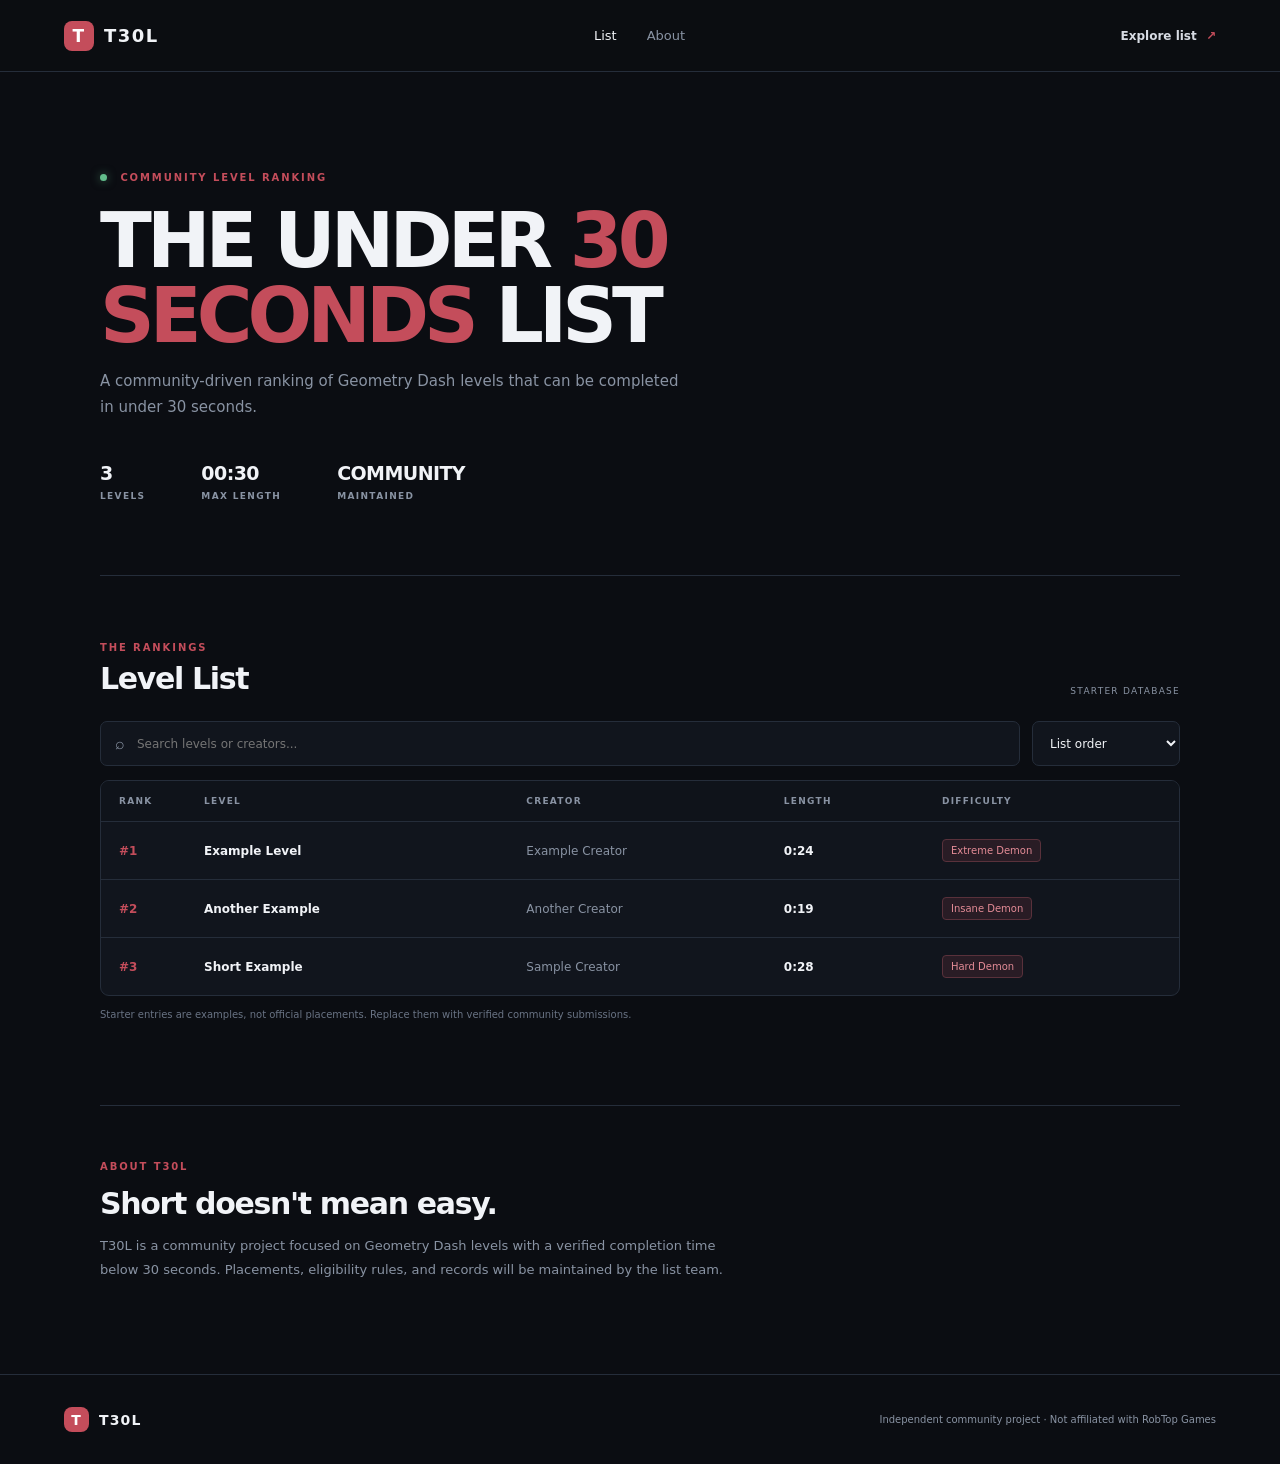
==== index.html @ d39caf5d "Add files via upload" ====
<!doctype html>
<html lang="en">
<head>
  <meta charset="utf-8">
  <meta name="viewport" content="width=device-width, initial-scale=1">
  <meta name="description" content="T30L — a community list of Geometry Dash levels under 30 seconds long.">
  <title>T30L — The Under 30 Seconds List</title>
  <link rel="stylesheet" href="styles.css">
  <script src="levels.js" defer></script>
  <script src="script.js" defer></script>
</head>
<body>
  <header class="site-header">
    <a class="brand" href="index.html"><span class="brand-mark">T</span><span>T30L</span></a>
    <nav><a class="active" href="index.html">List</a><a href="#about">About</a></nav>
    <a class="header-link" href="#list">Explore list <span>↗</span></a>
  </header>

  <main>
    <section class="hero">
      <div class="eyebrow"><span class="status-dot"></span> COMMUNITY LEVEL RANKING</div>
      <h1>THE UNDER <span>30 SECONDS</span> LIST</h1>
      <p class="hero-copy">A community-driven ranking of Geometry Dash levels that can be completed in under 30 seconds.</p>
      <div class="hero-stats">
        <div><strong id="level-count">0</strong><span>LEVELS</span></div>
        <div><strong>00:30</strong><span>MAX LENGTH</span></div>
        <div><strong>COMMUNITY</strong><span>MAINTAINED</span></div>
      </div>
    </section>

    <section class="list-section" id="list">
      <div class="section-heading">
        <div><div class="eyebrow">THE RANKINGS</div><h2>Level List</h2></div>
        <span class="updated">STARTER DATABASE</span>
      </div>
      <div class="toolbar">
        <label class="search-wrap"><span>⌕</span><input id="search" type="search" placeholder="Search levels or creators..." autocomplete="off"></label>
        <select id="sort" aria-label="Sort levels">
          <option value="rank">List order</option>
          <option value="name">Name (A–Z)</option>
          <option value="length">Shortest first</option>
        </select>
      </div>
      <div class="table-wrap">
        <table>
          <thead><tr><th>RANK</th><th>LEVEL</th><th>CREATOR</th><th>LENGTH</th><th>DIFFICULTY</th></tr></thead>
          <tbody id="level-table"></tbody>
        </table>
        <div class="empty-state" id="empty-state" hidden>No levels match your search.</div>
      </div>
      <p class="disclaimer">Starter entries are examples, not official placements. Replace them with verified community submissions.</p>
    </section>

    <section class="about-section" id="about">
      <div class="eyebrow">ABOUT T30L</div>
      <h2>Short doesn't mean easy.</h2>
      <p>T30L is a community project focused on Geometry Dash levels with a verified completion time below 30 seconds. Placements, eligibility rules, and records will be maintained by the list team.</p>
    </section>
  </main>
  <footer><a class="brand footer-brand" href="index.html"><span class="brand-mark">T</span><span>T30L</span></a><span>Independent community project · Not affiliated with RobTop Games</span></footer>
</body>
</html>
---- styles.css ----
:root {
  color-scheme: dark;
  --bg: #0b0d12;
  --panel: #11151d;
  --panel-2: #151b25;
  --line: #252d3a;
  --text: #f1f3f7;
  --muted: #8993a3;
  --accent: #c44d5b;
  --accent-soft: rgba(196, 77, 91, .13);
}
* { box-sizing: border-box; }
html { scroll-behavior: smooth; }
body { margin: 0; background: var(--bg); color: var(--text); font-family: Inter, ui-sans-serif, system-ui, -apple-system, BlinkMacSystemFont, "Segoe UI", sans-serif; }
a { color: inherit; text-decoration: none; }
.site-header { height: 72px; padding: 0 max(5vw, 22px); display: flex; align-items: center; justify-content: space-between; border-bottom: 1px solid var(--line); background: rgba(11,13,18,.94); }
.brand { display: inline-flex; align-items: center; gap: 10px; font-size: 18px; font-weight: 800; letter-spacing: .08em; }
.brand-mark { display: grid; place-items: center; width: 30px; height: 30px; border-radius: 8px; background: var(--accent); color: white; font-size: 17px; }
nav { display: flex; gap: 30px; color: var(--muted); font-size: 13px; }
nav a.active, nav a:hover { color: var(--text); }
.header-link { color: #d7dbe3; font-size: 12px; font-weight: 700; }
.header-link span { color: var(--accent); margin-left: 5px; }
main { width: min(1080px, 90vw); margin: 0 auto; }
.hero { padding: 100px 0 74px; border-bottom: 1px solid var(--line); }
.eyebrow { color: var(--accent); font-size: 10px; font-weight: 800; letter-spacing: .19em; }
.status-dot { display: inline-block; width: 7px; height: 7px; margin-right: 8px; border-radius: 50%; background: #62bd8b; box-shadow: 0 0 10px #62bd8b88; }
h1 { max-width: 800px; margin: 20px 0 16px; font-size: clamp(38px, 7vw, 76px); line-height: .99; letter-spacing: -.065em; }
h1 span { color: var(--accent); }
.hero-copy { max-width: 590px; color: var(--muted); font-size: 15px; line-height: 1.7; }
.hero-stats { display: flex; gap: 56px; margin-top: 42px; }
.hero-stats div, .detail-stats div { display: flex; flex-direction: column; gap: 7px; }
.hero-stats strong { font-size: 19px; letter-spacing: -.03em; }
.hero-stats span, .detail-stats span { color: var(--muted); font-size: 9px; font-weight: 800; letter-spacing: .15em; }
.list-section { padding: 66px 0 75px; }
.section-heading { display: flex; align-items: end; justify-content: space-between; margin-bottom: 25px; }
h2 { margin: 8px 0 0; font-size: 30px; letter-spacing: -.045em; }
.updated { color: var(--muted); font-size: 9px; letter-spacing: .14em; }
.toolbar { display: flex; gap: 12px; margin-bottom: 14px; }
.search-wrap { display: flex; align-items: center; flex: 1; gap: 10px; padding: 0 14px; background: var(--panel); border: 1px solid var(--line); border-radius: 7px; color: var(--muted); }
.search-wrap input { width: 100%; height: 43px; border: 0; outline: 0; background: transparent; color: var(--text); font: inherit; font-size: 12px; }
select { padding: 0 35px 0 13px; border: 1px solid var(--line); border-radius: 7px; background: var(--panel); color: var(--text); font: inherit; font-size: 12px; }
.table-wrap { overflow-x: auto; border: 1px solid var(--line); border-radius: 9px; background: var(--panel); }
table { width: 100%; border-collapse: collapse; min-width: 650px; text-align: left; }
th { padding: 15px 18px; color: var(--muted); font-size: 9px; letter-spacing: .14em; font-weight: 800; background: #0f131a; }
td { padding: 17px 18px; border-top: 1px solid var(--line); font-size: 12px; }
tbody tr:hover { background: var(--panel-2); }
.rank-cell { color: var(--accent); font-weight: 800; width: 85px; }
.level-name { font-weight: 750; }
.row-arrow { margin-left: 9px; color: var(--muted); opacity: 0; }
tr:hover .row-arrow { opacity: 1; }
.muted { color: var(--muted); }
.time-cell { font-variant-numeric: tabular-nums; font-weight: 700; }
.difficulty { display: inline-block; padding: 5px 8px; border: 1px solid #59313b; border-radius: 4px; color: #e38b96; background: var(--accent-soft); font-size: 10px; }
.empty-state { padding: 35px; color: var(--muted); text-align: center; font-size: 13px; }
.disclaimer { margin-top: 13px; color: #697384; font-size: 10px; }
.about-section { padding: 55px 0 80px; border-top: 1px solid var(--line); }
.about-section h2 { margin-top: 14px; }
.about-section p { max-width: 650px; color: var(--muted); font-size: 13px; line-height: 1.8; }
footer { min-height: 90px; padding: 20px 5vw; display: flex; align-items: center; justify-content: space-between; gap: 20px; border-top: 1px solid var(--line); color: var(--muted); font-size: 10px; }
.footer-brand { color: var(--text); font-size: 14px; }
.footer-brand .brand-mark { width: 25px; height: 25px; font-size: 14px; }
.detail-main { min-height: calc(100vh - 163px); padding-top: 55px; }
.back-link { color: var(--muted); font-size: 10px; font-weight: 800; letter-spacing: .13em; }
.detail-card { margin: 28px 0 80px; padding: clamp(24px, 5vw, 52px); border: 1px solid var(--line); border-radius: 12px; background: var(--panel); }
.detail-card h1 { font-size: clamp(36px, 6vw, 62px); }
.detail-stats { display: grid; grid-template-columns: repeat(4, 1fr); gap: 20px; margin: 35px 0; padding: 24px 0; border-top: 1px solid var(--line); border-bottom: 1px solid var(--line); }
.detail-stats strong { font-size: 15px; }
.detail-block { padding-top: 18px; }
.detail-block p { color: var(--muted); font-size: 13px; line-height: 1.8; }
@media (max-width: 650px) {
  .site-header { height: 62px; }
  nav { gap: 14px; }
  .header-link { display: none; }
  .hero { padding: 72px 0 55px; }
  .hero-stats { gap: 25px; flex-wrap: wrap; }
  .section-heading { align-items: start; gap: 15px; flex-direction: column; }
  .toolbar { flex-direction: column; }
  select { height: 43px; }
  .detail-stats { grid-template-columns: repeat(2, 1fr); }
  footer { align-items: flex-start; flex-direction: column; justify-content: center; }
}
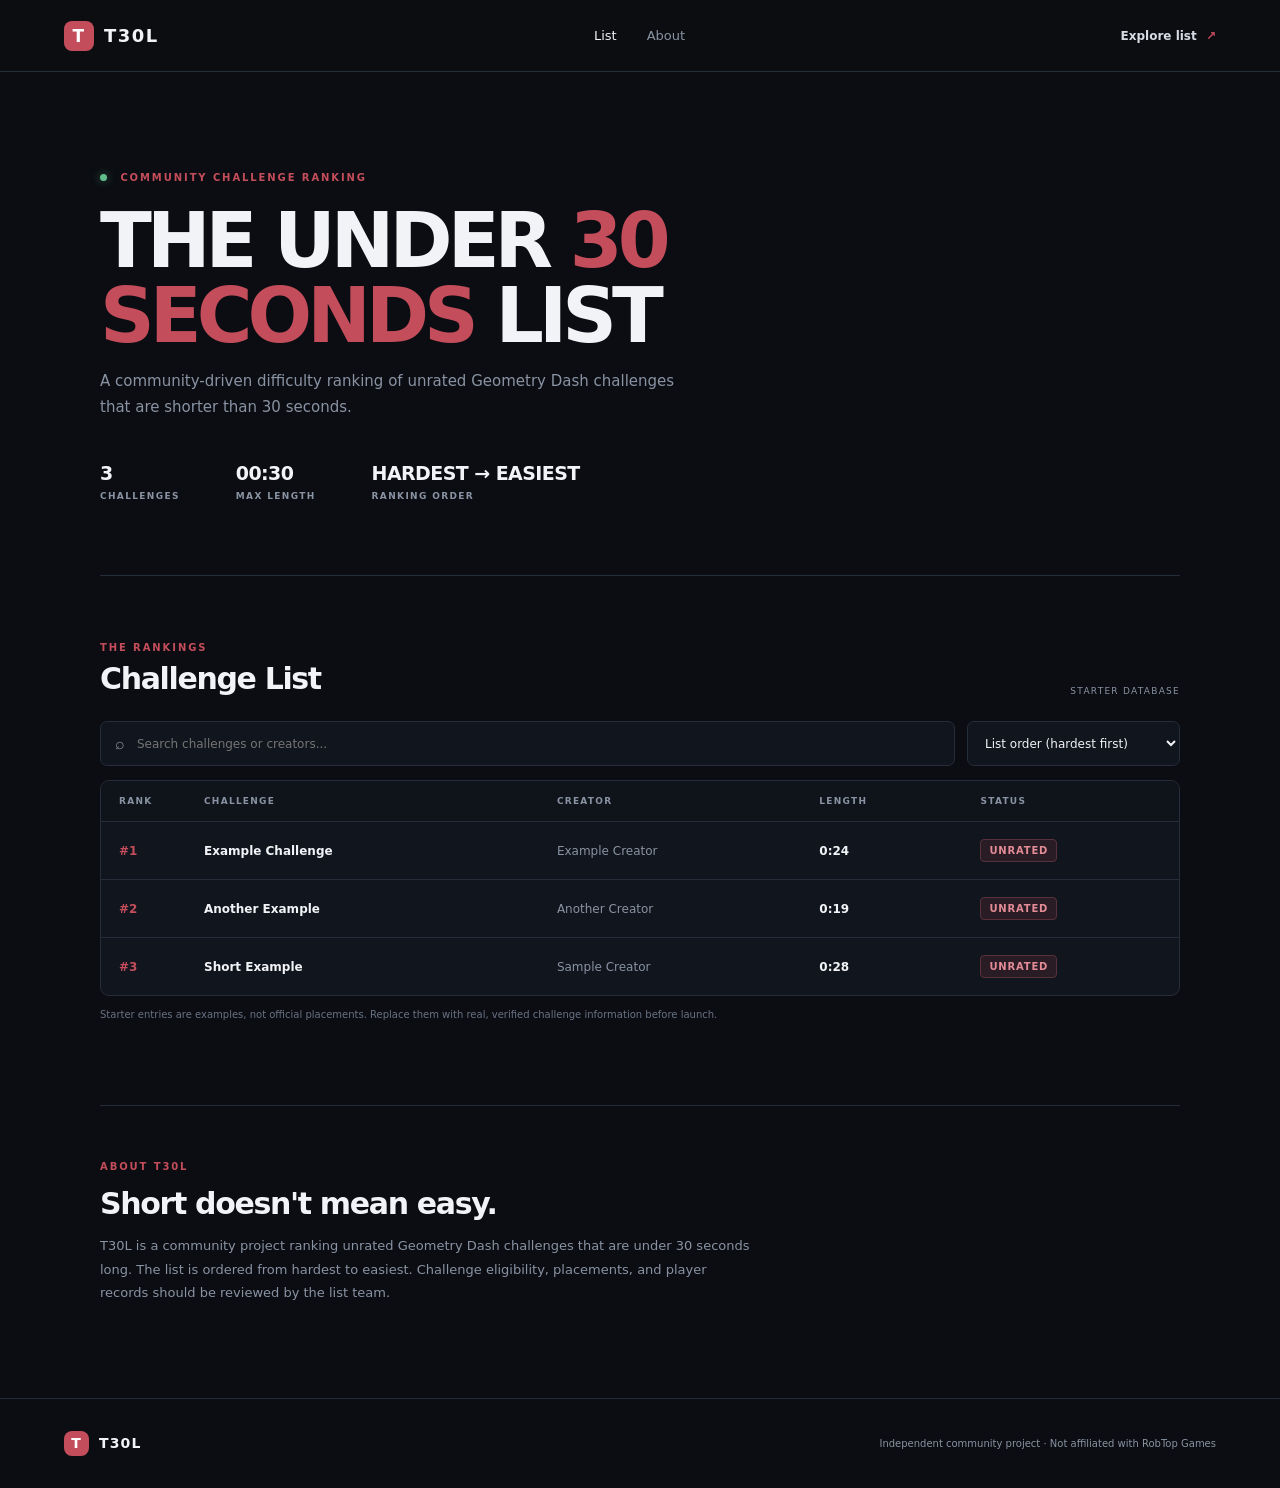
==== commit 8c3d1122: "Add files via upload" ====
--- a/index.html
+++ b/index.html
@@ -3,7 +3,7 @@
 <head>
   <meta charset="utf-8">
   <meta name="viewport" content="width=device-width, initial-scale=1">
-  <meta name="description" content="T30L — a community list of Geometry Dash levels under 30 seconds long.">
+  <meta name="description" content="T30L — a community ranking of unrated Geometry Dash challenges under 30 seconds.">
   <title>T30L — The Under 30 Seconds List</title>
   <link rel="stylesheet" href="styles.css">
   <script src="levels.js" defer></script>
@@ -15,46 +15,43 @@
     <nav><a class="active" href="index.html">List</a><a href="#about">About</a></nav>
     <a class="header-link" href="#list">Explore list <span>↗</span></a>
   </header>
-
   <main>
     <section class="hero">
-      <div class="eyebrow"><span class="status-dot"></span> COMMUNITY LEVEL RANKING</div>
+      <div class="eyebrow"><span class="status-dot"></span> COMMUNITY CHALLENGE RANKING</div>
       <h1>THE UNDER <span>30 SECONDS</span> LIST</h1>
-      <p class="hero-copy">A community-driven ranking of Geometry Dash levels that can be completed in under 30 seconds.</p>
+      <p class="hero-copy">A community-driven difficulty ranking of unrated Geometry Dash challenges that are shorter than 30 seconds.</p>
       <div class="hero-stats">
-        <div><strong id="level-count">0</strong><span>LEVELS</span></div>
+        <div><strong id="level-count">0</strong><span>CHALLENGES</span></div>
         <div><strong>00:30</strong><span>MAX LENGTH</span></div>
-        <div><strong>COMMUNITY</strong><span>MAINTAINED</span></div>
+        <div><strong>HARDEST → EASIEST</strong><span>RANKING ORDER</span></div>
       </div>
     </section>
-
     <section class="list-section" id="list">
       <div class="section-heading">
-        <div><div class="eyebrow">THE RANKINGS</div><h2>Level List</h2></div>
+        <div><div class="eyebrow">THE RANKINGS</div><h2>Challenge List</h2></div>
         <span class="updated">STARTER DATABASE</span>
       </div>
       <div class="toolbar">
-        <label class="search-wrap"><span>⌕</span><input id="search" type="search" placeholder="Search levels or creators..." autocomplete="off"></label>
-        <select id="sort" aria-label="Sort levels">
-          <option value="rank">List order</option>
+        <label class="search-wrap"><span>⌕</span><input id="search" type="search" placeholder="Search challenges or creators..." autocomplete="off"></label>
+        <select id="sort" aria-label="Sort challenges">
+          <option value="rank">List order (hardest first)</option>
           <option value="name">Name (A–Z)</option>
           <option value="length">Shortest first</option>
         </select>
       </div>
       <div class="table-wrap">
         <table>
-          <thead><tr><th>RANK</th><th>LEVEL</th><th>CREATOR</th><th>LENGTH</th><th>DIFFICULTY</th></tr></thead>
+          <thead><tr><th>RANK</th><th>CHALLENGE</th><th>CREATOR</th><th>LENGTH</th><th>STATUS</th></tr></thead>
           <tbody id="level-table"></tbody>
         </table>
-        <div class="empty-state" id="empty-state" hidden>No levels match your search.</div>
+        <div class="empty-state" id="empty-state" hidden>No challenges match your search.</div>
       </div>
-      <p class="disclaimer">Starter entries are examples, not official placements. Replace them with verified community submissions.</p>
+      <p class="disclaimer">Starter entries are examples, not official placements. Replace them with real, verified challenge information before launch.</p>
     </section>
-
     <section class="about-section" id="about">
       <div class="eyebrow">ABOUT T30L</div>
       <h2>Short doesn't mean easy.</h2>
-      <p>T30L is a community project focused on Geometry Dash levels with a verified completion time below 30 seconds. Placements, eligibility rules, and records will be maintained by the list team.</p>
+      <p>T30L is a community project ranking unrated Geometry Dash challenges that are under 30 seconds long. The list is ordered from hardest to easiest. Challenge eligibility, placements, and player records should be reviewed by the list team.</p>
     </section>
   </main>
   <footer><a class="brand footer-brand" href="index.html"><span class="brand-mark">T</span><span>T30L</span></a><span>Independent community project · Not affiliated with RobTop Games</span></footer>
--- a/styles.css
+++ b/styles.css
@@ -1,81 +1,43 @@
 :root {
-  color-scheme: dark;
-  --bg: #0b0d12;
-  --panel: #11151d;
-  --panel-2: #151b25;
-  --line: #252d3a;
-  --text: #f1f3f7;
-  --muted: #8993a3;
-  --accent: #c44d5b;
-  --accent-soft: rgba(196, 77, 91, .13);
+  color-scheme: dark; --bg:#0b0d12; --panel:#11151d; --panel-2:#151b25; --line:#252d3a;
+  --text:#f1f3f7; --muted:#8993a3; --accent:#c44d5b; --accent-soft:rgba(196,77,91,.13);
 }
-* { box-sizing: border-box; }
-html { scroll-behavior: smooth; }
-body { margin: 0; background: var(--bg); color: var(--text); font-family: Inter, ui-sans-serif, system-ui, -apple-system, BlinkMacSystemFont, "Segoe UI", sans-serif; }
-a { color: inherit; text-decoration: none; }
-.site-header { height: 72px; padding: 0 max(5vw, 22px); display: flex; align-items: center; justify-content: space-between; border-bottom: 1px solid var(--line); background: rgba(11,13,18,.94); }
-.brand { display: inline-flex; align-items: center; gap: 10px; font-size: 18px; font-weight: 800; letter-spacing: .08em; }
-.brand-mark { display: grid; place-items: center; width: 30px; height: 30px; border-radius: 8px; background: var(--accent); color: white; font-size: 17px; }
-nav { display: flex; gap: 30px; color: var(--muted); font-size: 13px; }
-nav a.active, nav a:hover { color: var(--text); }
-.header-link { color: #d7dbe3; font-size: 12px; font-weight: 700; }
-.header-link span { color: var(--accent); margin-left: 5px; }
-main { width: min(1080px, 90vw); margin: 0 auto; }
-.hero { padding: 100px 0 74px; border-bottom: 1px solid var(--line); }
-.eyebrow { color: var(--accent); font-size: 10px; font-weight: 800; letter-spacing: .19em; }
-.status-dot { display: inline-block; width: 7px; height: 7px; margin-right: 8px; border-radius: 50%; background: #62bd8b; box-shadow: 0 0 10px #62bd8b88; }
-h1 { max-width: 800px; margin: 20px 0 16px; font-size: clamp(38px, 7vw, 76px); line-height: .99; letter-spacing: -.065em; }
-h1 span { color: var(--accent); }
-.hero-copy { max-width: 590px; color: var(--muted); font-size: 15px; line-height: 1.7; }
-.hero-stats { display: flex; gap: 56px; margin-top: 42px; }
-.hero-stats div, .detail-stats div { display: flex; flex-direction: column; gap: 7px; }
-.hero-stats strong { font-size: 19px; letter-spacing: -.03em; }
-.hero-stats span, .detail-stats span { color: var(--muted); font-size: 9px; font-weight: 800; letter-spacing: .15em; }
-.list-section { padding: 66px 0 75px; }
-.section-heading { display: flex; align-items: end; justify-content: space-between; margin-bottom: 25px; }
-h2 { margin: 8px 0 0; font-size: 30px; letter-spacing: -.045em; }
-.updated { color: var(--muted); font-size: 9px; letter-spacing: .14em; }
-.toolbar { display: flex; gap: 12px; margin-bottom: 14px; }
-.search-wrap { display: flex; align-items: center; flex: 1; gap: 10px; padding: 0 14px; background: var(--panel); border: 1px solid var(--line); border-radius: 7px; color: var(--muted); }
-.search-wrap input { width: 100%; height: 43px; border: 0; outline: 0; background: transparent; color: var(--text); font: inherit; font-size: 12px; }
-select { padding: 0 35px 0 13px; border: 1px solid var(--line); border-radius: 7px; background: var(--panel); color: var(--text); font: inherit; font-size: 12px; }
-.table-wrap { overflow-x: auto; border: 1px solid var(--line); border-radius: 9px; background: var(--panel); }
-table { width: 100%; border-collapse: collapse; min-width: 650px; text-align: left; }
-th { padding: 15px 18px; color: var(--muted); font-size: 9px; letter-spacing: .14em; font-weight: 800; background: #0f131a; }
-td { padding: 17px 18px; border-top: 1px solid var(--line); font-size: 12px; }
-tbody tr:hover { background: var(--panel-2); }
-.rank-cell { color: var(--accent); font-weight: 800; width: 85px; }
-.level-name { font-weight: 750; }
-.row-arrow { margin-left: 9px; color: var(--muted); opacity: 0; }
-tr:hover .row-arrow { opacity: 1; }
-.muted { color: var(--muted); }
-.time-cell { font-variant-numeric: tabular-nums; font-weight: 700; }
-.difficulty { display: inline-block; padding: 5px 8px; border: 1px solid #59313b; border-radius: 4px; color: #e38b96; background: var(--accent-soft); font-size: 10px; }
-.empty-state { padding: 35px; color: var(--muted); text-align: center; font-size: 13px; }
-.disclaimer { margin-top: 13px; color: #697384; font-size: 10px; }
-.about-section { padding: 55px 0 80px; border-top: 1px solid var(--line); }
-.about-section h2 { margin-top: 14px; }
-.about-section p { max-width: 650px; color: var(--muted); font-size: 13px; line-height: 1.8; }
-footer { min-height: 90px; padding: 20px 5vw; display: flex; align-items: center; justify-content: space-between; gap: 20px; border-top: 1px solid var(--line); color: var(--muted); font-size: 10px; }
-.footer-brand { color: var(--text); font-size: 14px; }
-.footer-brand .brand-mark { width: 25px; height: 25px; font-size: 14px; }
-.detail-main { min-height: calc(100vh - 163px); padding-top: 55px; }
-.back-link { color: var(--muted); font-size: 10px; font-weight: 800; letter-spacing: .13em; }
-.detail-card { margin: 28px 0 80px; padding: clamp(24px, 5vw, 52px); border: 1px solid var(--line); border-radius: 12px; background: var(--panel); }
-.detail-card h1 { font-size: clamp(36px, 6vw, 62px); }
-.detail-stats { display: grid; grid-template-columns: repeat(4, 1fr); gap: 20px; margin: 35px 0; padding: 24px 0; border-top: 1px solid var(--line); border-bottom: 1px solid var(--line); }
-.detail-stats strong { font-size: 15px; }
-.detail-block { padding-top: 18px; }
-.detail-block p { color: var(--muted); font-size: 13px; line-height: 1.8; }
-@media (max-width: 650px) {
-  .site-header { height: 62px; }
-  nav { gap: 14px; }
-  .header-link { display: none; }
-  .hero { padding: 72px 0 55px; }
-  .hero-stats { gap: 25px; flex-wrap: wrap; }
-  .section-heading { align-items: start; gap: 15px; flex-direction: column; }
-  .toolbar { flex-direction: column; }
-  select { height: 43px; }
-  .detail-stats { grid-template-columns: repeat(2, 1fr); }
-  footer { align-items: flex-start; flex-direction: column; justify-content: center; }
-}
+*{box-sizing:border-box} html{scroll-behavior:smooth}
+body{margin:0;background:var(--bg);color:var(--text);font-family:Inter,ui-sans-serif,system-ui,-apple-system,BlinkMacSystemFont,"Segoe UI",sans-serif}
+a{color:inherit;text-decoration:none}
+.site-header{height:72px;padding:0 max(5vw,22px);display:flex;align-items:center;justify-content:space-between;border-bottom:1px solid var(--line);background:rgba(11,13,18,.94)}
+.brand{display:inline-flex;align-items:center;gap:10px;font-size:18px;font-weight:800;letter-spacing:.08em}
+.brand-mark{display:grid;place-items:center;width:30px;height:30px;border-radius:8px;background:var(--accent);color:white;font-size:17px}
+nav{display:flex;gap:30px;color:var(--muted);font-size:13px}nav a.active,nav a:hover{color:var(--text)}
+.header-link{color:#d7dbe3;font-size:12px;font-weight:700}.header-link span{color:var(--accent);margin-left:5px}
+main{width:min(1080px,90vw);margin:0 auto}.hero{padding:100px 0 74px;border-bottom:1px solid var(--line)}
+.eyebrow{color:var(--accent);font-size:10px;font-weight:800;letter-spacing:.19em}
+.status-dot{display:inline-block;width:7px;height:7px;margin-right:8px;border-radius:50%;background:#62bd8b;box-shadow:0 0 10px #62bd8b88}
+h1{max-width:800px;margin:20px 0 16px;font-size:clamp(38px,7vw,76px);line-height:.99;letter-spacing:-.065em}
+h1 span{color:var(--accent)}.hero-copy{max-width:590px;color:var(--muted);font-size:15px;line-height:1.7}
+.hero-stats{display:flex;gap:56px;margin-top:42px}.hero-stats div,.detail-stats div{display:flex;flex-direction:column;gap:7px}
+.hero-stats strong{font-size:19px;letter-spacing:-.03em}.hero-stats span,.detail-stats span{color:var(--muted);font-size:9px;font-weight:800;letter-spacing:.15em}
+.list-section{padding:66px 0 75px}.section-heading{display:flex;align-items:end;justify-content:space-between;margin-bottom:25px}
+h2{margin:8px 0 0;font-size:30px;letter-spacing:-.045em}.updated{color:var(--muted);font-size:9px;letter-spacing:.14em}
+.toolbar{display:flex;gap:12px;margin-bottom:14px}.search-wrap{display:flex;align-items:center;flex:1;gap:10px;padding:0 14px;background:var(--panel);border:1px solid var(--line);border-radius:7px;color:var(--muted)}
+.search-wrap input{width:100%;height:43px;border:0;outline:0;background:transparent;color:var(--text);font:inherit;font-size:12px}
+select{padding:0 35px 0 13px;border:1px solid var(--line);border-radius:7px;background:var(--panel);color:var(--text);font:inherit;font-size:12px}
+.table-wrap{overflow-x:auto;border:1px solid var(--line);border-radius:9px;background:var(--panel)}
+table{width:100%;border-collapse:collapse;min-width:650px;text-align:left}
+th{padding:15px 18px;color:var(--muted);font-size:9px;letter-spacing:.14em;font-weight:800;background:#0f131a}
+td{padding:17px 18px;border-top:1px solid var(--line);font-size:12px}tbody tr:hover{background:var(--panel-2)}
+.rank-cell{color:var(--accent);font-weight:800;width:85px}.level-name{font-weight:750}.row-arrow{margin-left:9px;color:var(--muted);opacity:0}tr:hover .row-arrow{opacity:1}
+.muted{color:var(--muted)}.time-cell{font-variant-numeric:tabular-nums;font-weight:700}
+.difficulty{display:inline-block;padding:5px 8px;border:1px solid #59313b;border-radius:4px;color:#e38b96;background:var(--accent-soft);font-size:10px;font-weight:800;letter-spacing:.08em}
+.empty-state{padding:35px;color:var(--muted);text-align:center;font-size:13px}.disclaimer{margin-top:13px;color:#697384;font-size:10px}
+.about-section{padding:55px 0 80px;border-top:1px solid var(--line)}.about-section h2{margin-top:14px}
+.about-section p{max-width:650px;color:var(--muted);font-size:13px;line-height:1.8}
+footer{min-height:90px;padding:20px 5vw;display:flex;align-items:center;justify-content:space-between;gap:20px;border-top:1px solid var(--line);color:var(--muted);font-size:10px}
+.footer-brand{color:var(--text);font-size:14px}.footer-brand .brand-mark{width:25px;height:25px;font-size:14px}
+.detail-main{min-height:calc(100vh - 163px);padding-top:55px}.back-link{color:var(--muted);font-size:10px;font-weight:800;letter-spacing:.13em}
+.detail-card{margin:28px 0 80px;padding:clamp(24px,5vw,52px);border:1px solid var(--line);border-radius:12px;background:var(--panel)}
+.detail-card h1{font-size:clamp(36px,6vw,62px)}.detail-stats{display:grid;grid-template-columns:repeat(4,1fr);gap:20px;margin:35px 0;padding:24px 0;border-top:1px solid var(--line);border-bottom:1px solid var(--line)}
+.detail-stats strong{font-size:15px}.detail-block{padding-top:18px}.detail-block p{color:var(--muted);font-size:13px;line-height:1.8}
+@media(max-width:650px){.site-header{height:62px}nav{gap:14px}.header-link{display:none}.hero{padding:72px 0 55px}.hero-stats{gap:25px;flex-wrap:wrap}
+.section-heading{align-items:start;gap:15px;flex-direction:column}.toolbar{flex-direction:column}select{height:43px}.detail-stats{grid-template-columns:repeat(2,1fr)}
+footer{align-items:flex-start;flex-direction:column;justify-content:center}}
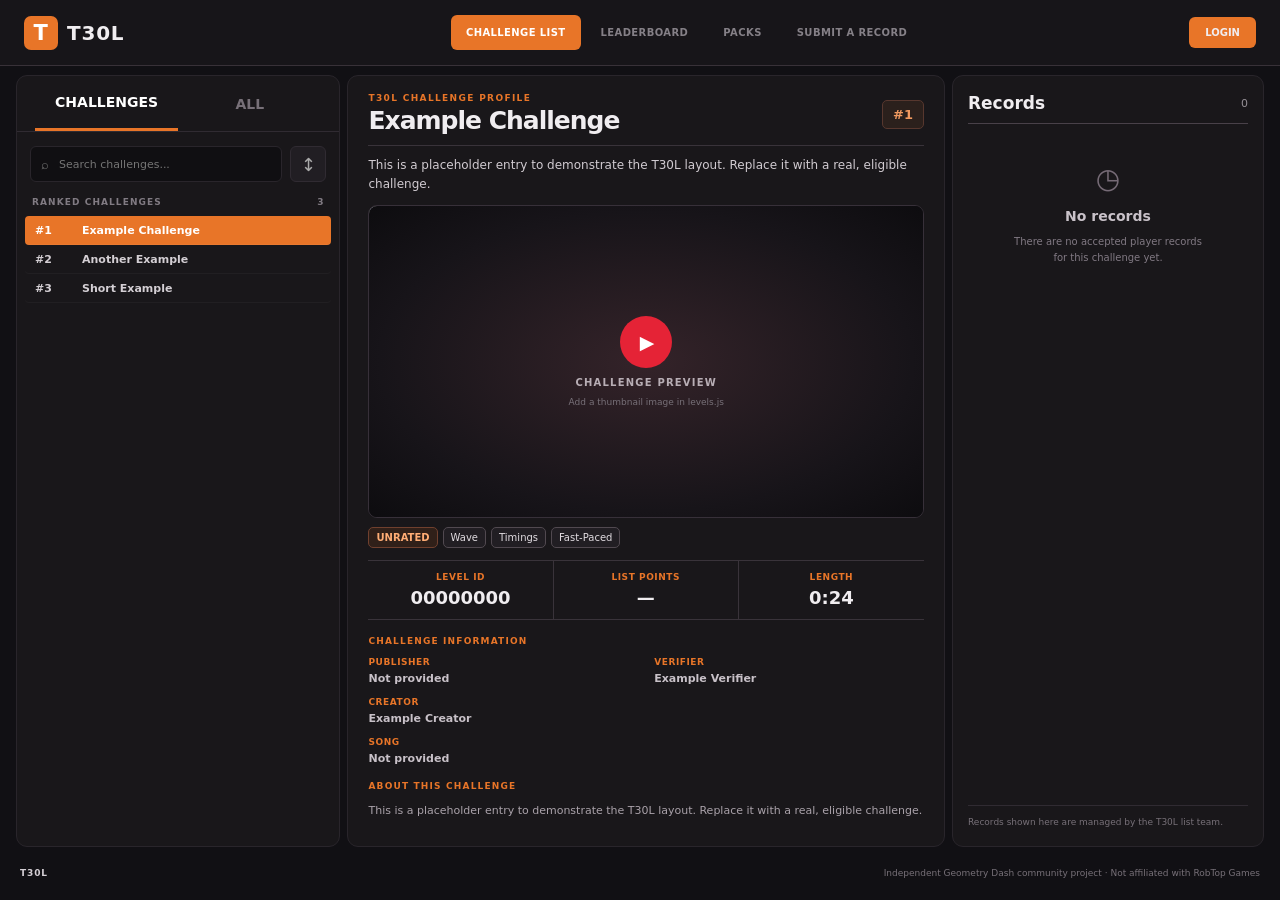
==== commit 71c7ac8a: "Add files via upload" ====
--- a/index.html
+++ b/index.html
@@ -3,57 +3,69 @@
 <head>
   <meta charset="utf-8">
   <meta name="viewport" content="width=device-width, initial-scale=1">
-  <meta name="description" content="T30L — a community ranking of unrated Geometry Dash challenges under 30 seconds.">
+  <meta name="theme-color" content="#111014">
+  <meta name="description" content="T30L — the Geometry Dash challenge list for unrated challenges under 30 seconds.">
   <title>T30L — The Under 30 Seconds List</title>
   <link rel="stylesheet" href="styles.css">
   <script src="levels.js" defer></script>
   <script src="script.js" defer></script>
 </head>
 <body>
-  <header class="site-header">
-    <a class="brand" href="index.html"><span class="brand-mark">T</span><span>T30L</span></a>
-    <nav><a class="active" href="index.html">List</a><a href="#about">About</a></nav>
-    <a class="header-link" href="#list">Explore list <span>↗</span></a>
+  <header class="topbar">
+    <a class="brand" href="index.html" aria-label="T30L home"><span class="brand-icon">T</span><span>T30L</span></a>
+    <nav class="main-nav" aria-label="Main navigation">
+      <a class="selected" href="#list">CHALLENGE LIST</a>
+      <a href="#leaderboard" data-inert>LEADERBOARD</a>
+      <a href="#packs" data-inert>PACKS</a>
+      <a href="#submit" data-inert>SUBMIT A RECORD</a>
+    </nav>
+    <a class="login-link" href="#login" data-inert>LOGIN</a>
+    <button class="mobile-menu" id="mobile-menu" aria-label="Toggle challenge list">☰</button>
   </header>
-  <main>
-    <section class="hero">
-      <div class="eyebrow"><span class="status-dot"></span> COMMUNITY CHALLENGE RANKING</div>
-      <h1>THE UNDER <span>30 SECONDS</span> LIST</h1>
-      <p class="hero-copy">A community-driven difficulty ranking of unrated Geometry Dash challenges that are shorter than 30 seconds.</p>
-      <div class="hero-stats">
-        <div><strong id="level-count">0</strong><span>CHALLENGES</span></div>
-        <div><strong>00:30</strong><span>MAX LENGTH</span></div>
-        <div><strong>HARDEST → EASIEST</strong><span>RANKING ORDER</span></div>
+
+  <main class="dashboard" id="list">
+    <aside class="panel list-panel" id="list-panel">
+      <div class="panel-tabs"><span class="tab active">CHALLENGES</span><span class="tab muted-tab">ALL</span></div>
+      <div class="list-tools">
+        <label class="search-box"><span>⌕</span><input id="search" type="search" placeholder="Search challenges..." autocomplete="off"></label>
+        <button class="icon-button" id="sort-button" title="Toggle sorting" aria-label="Toggle sorting">↕</button>
+      </div>
+      <div class="list-subtitle"><span>RANKED CHALLENGES</span><span id="challenge-count">0</span></div>
+      <div class="challenge-list" id="challenge-list"></div>
+    </aside>
+
+    <section class="panel detail-panel" aria-live="polite">
+      <div class="detail-scroll" id="detail-content">
+        <div class="detail-heading">
+          <div><div class="eyebrow">T30L CHALLENGE PROFILE</div><h1 id="challenge-name">Loading...</h1></div>
+          <span class="rank-pill" id="challenge-rank">#1</span>
+        </div>
+        <p class="description" id="challenge-description"></p>
+        <div class="media-frame" id="media-frame">
+          <img id="challenge-thumbnail" alt="Challenge thumbnail">
+          <div class="media-fallback" id="media-fallback"><span class="play-symbol">▶</span><span>CHALLENGE PREVIEW</span><small>Add a thumbnail image in levels.js</small></div>
+          <a class="watch-link" id="video-link" href="#" target="_blank" rel="noopener" hidden>▶ WATCH VIDEO</a>
+        </div>
+        <div class="tags" id="challenge-tags"></div>
+        <div class="stats-grid" id="challenge-stats"></div>
+        <div class="info-section">
+          <div class="section-label">CHALLENGE INFORMATION</div>
+          <div class="info-grid" id="challenge-info"></div>
+        </div>
+        <div class="info-section">
+          <div class="section-label">ABOUT THIS CHALLENGE</div>
+          <p class="body-copy" id="challenge-about"></p>
+        </div>
       </div>
     </section>
-    <section class="list-section" id="list">
-      <div class="section-heading">
-        <div><div class="eyebrow">THE RANKINGS</div><h2>Challenge List</h2></div>
-        <span class="updated">STARTER DATABASE</span>
-      </div>
-      <div class="toolbar">
-        <label class="search-wrap"><span>⌕</span><input id="search" type="search" placeholder="Search challenges or creators..." autocomplete="off"></label>
-        <select id="sort" aria-label="Sort challenges">
-          <option value="rank">List order (hardest first)</option>
-          <option value="name">Name (A–Z)</option>
-          <option value="length">Shortest first</option>
-        </select>
-      </div>
-      <div class="table-wrap">
-        <table>
-          <thead><tr><th>RANK</th><th>CHALLENGE</th><th>CREATOR</th><th>LENGTH</th><th>STATUS</th></tr></thead>
-          <tbody id="level-table"></tbody>
-        </table>
-        <div class="empty-state" id="empty-state" hidden>No challenges match your search.</div>
-      </div>
-      <p class="disclaimer">Starter entries are examples, not official placements. Replace them with real, verified challenge information before launch.</p>
-    </section>
-    <section class="about-section" id="about">
-      <div class="eyebrow">ABOUT T30L</div>
-      <h2>Short doesn't mean easy.</h2>
-      <p>T30L is a community project ranking unrated Geometry Dash challenges that are under 30 seconds long. The list is ordered from hardest to easiest. Challenge eligibility, placements, and player records should be reviewed by the list team.</p>
-    </section>
+
+    <aside class="panel records-panel">
+      <div class="records-heading"><h2>Records</h2><span class="record-count" id="record-count">0</span></div>
+      <div class="records-content" id="records-content"></div>
+      <div class="records-note">Records shown here are managed by the T30L list team.</div>
+    </aside>
   </main>
-  <footer><a class="brand footer-brand" href="index.html"><span class="brand-mark">T</span><span>T30L</span></a><span>Independent community project · Not affiliated with RobTop Games</span></footer>
+
+  <footer><span class="footer-brand">T30L</span><span>Independent Geometry Dash community project · Not affiliated with RobTop Games</span></footer>
 </body>
 </html>
--- a/styles.css
+++ b/styles.css
@@ -1,43 +1,94 @@
 :root {
-  color-scheme: dark; --bg:#0b0d12; --panel:#11151d; --panel-2:#151b25; --line:#252d3a;
-  --text:#f1f3f7; --muted:#8993a3; --accent:#c44d5b; --accent-soft:rgba(196,77,91,.13);
+  color-scheme: dark;
+  --bg:#111014; --panel:#19171b; --panel2:#211e23; --line:#302b32;
+  --text:#f0edf0; --muted:#969097; --accent:#c44d5b; --orange:#e87528;
 }
-*{box-sizing:border-box} html{scroll-behavior:smooth}
-body{margin:0;background:var(--bg);color:var(--text);font-family:Inter,ui-sans-serif,system-ui,-apple-system,BlinkMacSystemFont,"Segoe UI",sans-serif}
+*{box-sizing:border-box}
+body{margin:0;background:var(--bg);color:var(--text);font-family:Inter,ui-sans-serif,system-ui,-apple-system,"Segoe UI",sans-serif;font-size:13px}
 a{color:inherit;text-decoration:none}
-.site-header{height:72px;padding:0 max(5vw,22px);display:flex;align-items:center;justify-content:space-between;border-bottom:1px solid var(--line);background:rgba(11,13,18,.94)}
-.brand{display:inline-flex;align-items:center;gap:10px;font-size:18px;font-weight:800;letter-spacing:.08em}
-.brand-mark{display:grid;place-items:center;width:30px;height:30px;border-radius:8px;background:var(--accent);color:white;font-size:17px}
-nav{display:flex;gap:30px;color:var(--muted);font-size:13px}nav a.active,nav a:hover{color:var(--text)}
-.header-link{color:#d7dbe3;font-size:12px;font-weight:700}.header-link span{color:var(--accent);margin-left:5px}
-main{width:min(1080px,90vw);margin:0 auto}.hero{padding:100px 0 74px;border-bottom:1px solid var(--line)}
-.eyebrow{color:var(--accent);font-size:10px;font-weight:800;letter-spacing:.19em}
-.status-dot{display:inline-block;width:7px;height:7px;margin-right:8px;border-radius:50%;background:#62bd8b;box-shadow:0 0 10px #62bd8b88}
-h1{max-width:800px;margin:20px 0 16px;font-size:clamp(38px,7vw,76px);line-height:.99;letter-spacing:-.065em}
-h1 span{color:var(--accent)}.hero-copy{max-width:590px;color:var(--muted);font-size:15px;line-height:1.7}
-.hero-stats{display:flex;gap:56px;margin-top:42px}.hero-stats div,.detail-stats div{display:flex;flex-direction:column;gap:7px}
-.hero-stats strong{font-size:19px;letter-spacing:-.03em}.hero-stats span,.detail-stats span{color:var(--muted);font-size:9px;font-weight:800;letter-spacing:.15em}
-.list-section{padding:66px 0 75px}.section-heading{display:flex;align-items:end;justify-content:space-between;margin-bottom:25px}
-h2{margin:8px 0 0;font-size:30px;letter-spacing:-.045em}.updated{color:var(--muted);font-size:9px;letter-spacing:.14em}
-.toolbar{display:flex;gap:12px;margin-bottom:14px}.search-wrap{display:flex;align-items:center;flex:1;gap:10px;padding:0 14px;background:var(--panel);border:1px solid var(--line);border-radius:7px;color:var(--muted)}
-.search-wrap input{width:100%;height:43px;border:0;outline:0;background:transparent;color:var(--text);font:inherit;font-size:12px}
-select{padding:0 35px 0 13px;border:1px solid var(--line);border-radius:7px;background:var(--panel);color:var(--text);font:inherit;font-size:12px}
-.table-wrap{overflow-x:auto;border:1px solid var(--line);border-radius:9px;background:var(--panel)}
-table{width:100%;border-collapse:collapse;min-width:650px;text-align:left}
-th{padding:15px 18px;color:var(--muted);font-size:9px;letter-spacing:.14em;font-weight:800;background:#0f131a}
-td{padding:17px 18px;border-top:1px solid var(--line);font-size:12px}tbody tr:hover{background:var(--panel-2)}
-.rank-cell{color:var(--accent);font-weight:800;width:85px}.level-name{font-weight:750}.row-arrow{margin-left:9px;color:var(--muted);opacity:0}tr:hover .row-arrow{opacity:1}
-.muted{color:var(--muted)}.time-cell{font-variant-numeric:tabular-nums;font-weight:700}
-.difficulty{display:inline-block;padding:5px 8px;border:1px solid #59313b;border-radius:4px;color:#e38b96;background:var(--accent-soft);font-size:10px;font-weight:800;letter-spacing:.08em}
-.empty-state{padding:35px;color:var(--muted);text-align:center;font-size:13px}.disclaimer{margin-top:13px;color:#697384;font-size:10px}
-.about-section{padding:55px 0 80px;border-top:1px solid var(--line)}.about-section h2{margin-top:14px}
-.about-section p{max-width:650px;color:var(--muted);font-size:13px;line-height:1.8}
-footer{min-height:90px;padding:20px 5vw;display:flex;align-items:center;justify-content:space-between;gap:20px;border-top:1px solid var(--line);color:var(--muted);font-size:10px}
-.footer-brand{color:var(--text);font-size:14px}.footer-brand .brand-mark{width:25px;height:25px;font-size:14px}
-.detail-main{min-height:calc(100vh - 163px);padding-top:55px}.back-link{color:var(--muted);font-size:10px;font-weight:800;letter-spacing:.13em}
-.detail-card{margin:28px 0 80px;padding:clamp(24px,5vw,52px);border:1px solid var(--line);border-radius:12px;background:var(--panel)}
-.detail-card h1{font-size:clamp(36px,6vw,62px)}.detail-stats{display:grid;grid-template-columns:repeat(4,1fr);gap:20px;margin:35px 0;padding:24px 0;border-top:1px solid var(--line);border-bottom:1px solid var(--line)}
-.detail-stats strong{font-size:15px}.detail-block{padding-top:18px}.detail-block p{color:var(--muted);font-size:13px;line-height:1.8}
-@media(max-width:650px){.site-header{height:62px}nav{gap:14px}.header-link{display:none}.hero{padding:72px 0 55px}.hero-stats{gap:25px;flex-wrap:wrap}
-.section-heading{align-items:start;gap:15px;flex-direction:column}.toolbar{flex-direction:column}select{height:43px}.detail-stats{grid-template-columns:repeat(2,1fr)}
-footer{align-items:flex-start;flex-direction:column;justify-content:center}}
+button,input{font:inherit}
+.topbar{height:66px;display:flex;align-items:center;padding:0 24px;border-bottom:1px solid #383138;background:#171519;gap:28px}
+.brand{display:flex;align-items:center;gap:9px;min-width:160px;font-size:20px;font-weight:900;letter-spacing:.04em}
+.brand-icon{display:grid;place-items:center;width:34px;height:34px;background:var(--orange);color:#fff;border-radius:7px;font-size:21px}
+.main-nav{height:100%;display:flex;align-items:center;justify-content:center;gap:5px;flex:1}
+.main-nav a{padding:12px 15px;border-radius:6px;color:#858087;font-size:10px;font-weight:850;letter-spacing:.04em;white-space:nowrap}
+.main-nav a:hover{color:#fff;background:#252127}
+.main-nav a.selected{background:var(--orange);color:#fff}
+.login-link{padding:10px 16px;border-radius:6px;background:var(--orange);font-size:10px;font-weight:900}
+.mobile-menu{display:none;background:#252127;color:white;border:1px solid var(--line);border-radius:6px;padding:8px 11px}
+.dashboard{height:calc(100vh - 111px);min-height:610px;display:grid;grid-template-columns:minmax(255px,26%) minmax(440px,1fr) minmax(245px,25%);gap:7px;padding:9px 16px 8px}
+.panel{min-width:0;background:rgba(25,23,27,.96);border:1px solid #29252b;border-radius:11px;overflow:hidden}
+.list-panel{display:flex;flex-direction:column}
+.panel-tabs{height:56px;display:flex;align-items:stretch;padding:0 18px;border-bottom:1px solid #302b32}
+.tab{display:grid;place-items:center;flex:1;font-size:14px;font-weight:850}
+.tab.active{border-bottom:3px solid var(--orange);color:#fff}
+.muted-tab{color:#777078}
+.list-tools{display:flex;gap:8px;padding:14px 13px 11px}
+.search-box{display:flex;align-items:center;gap:8px;flex:1;min-width:0;height:36px;padding:0 10px;background:#100f12;border:1px solid #29252b;border-radius:6px;color:#777}
+.search-box input{width:100%;min-width:0;border:0;outline:0;background:transparent;color:#eee;font-size:11px}
+.icon-button{width:36px;border:1px solid #302b32;border-radius:6px;background:#211e23;color:#aaa;font-size:18px;cursor:pointer}
+.list-subtitle{display:flex;justify-content:space-between;padding:4px 15px 9px;color:#817b83;font-size:9px;font-weight:850;letter-spacing:.12em}
+.challenge-list{overflow:auto;padding:0 8px 10px;scrollbar-color:#55434a transparent;scrollbar-width:thin}
+.challenge-row{display:flex;align-items:center;width:100%;height:29px;padding:0 10px;border:0;border-bottom:1px solid rgba(255,255,255,.035);border-radius:4px;background:transparent;color:#d4cfd4;text-align:left;cursor:pointer}
+.challenge-row:hover{background:#2a252b}
+.challenge-row.active{background:var(--orange);color:white}
+.row-rank{width:47px;flex-shrink:0;font-size:11px;font-weight:850}
+.row-name{overflow:hidden;text-overflow:ellipsis;white-space:nowrap;font-size:11px;font-weight:650}
+.list-empty{padding:25px 12px;color:var(--muted);text-align:center}
+.detail-panel{position:relative}
+.detail-scroll{height:100%;overflow:auto;padding:17px 20px 28px;scrollbar-color:var(--orange) transparent;scrollbar-width:thin}
+.detail-heading{display:flex;align-items:center;justify-content:space-between;gap:12px;border-bottom:1px solid #39333a;padding-bottom:10px}
+.eyebrow{font-size:9px;font-weight:850;letter-spacing:.15em;color:var(--orange)}
+h1{margin:3px 0 0;font-size:25px;letter-spacing:-.04em}
+.rank-pill{padding:6px 10px;border:1px solid #57372e;border-radius:5px;color:#f19a60;background:#2b201c;font-weight:850}
+.description{margin:10px 0 12px;color:#d1cbd1;font-size:12px;line-height:1.55}
+.media-frame{position:relative;width:100%;aspect-ratio:16/9;max-height:390px;overflow:hidden;border-radius:9px;background:#0b0a0d;border:1px solid #373039}
+.media-frame img{width:100%;height:100%;object-fit:cover;display:block}
+.media-fallback{position:absolute;inset:0;display:flex;flex-direction:column;align-items:center;justify-content:center;gap:9px;background:radial-gradient(ellipse at center,#342329 0%,#171419 68%,#0d0c0f 100%);color:#b8aeb5;font-size:10px;font-weight:850;letter-spacing:.12em}
+.media-fallback[hidden]{display:none}
+.play-symbol{display:grid;place-items:center;width:52px;height:52px;border-radius:50%;background:#e52336;color:white;padding-left:3px;font-size:19px}
+.media-fallback small{font-size:9px;color:#777078;font-weight:500;letter-spacing:0}
+.watch-link{position:absolute;right:12px;bottom:11px;padding:8px 11px;border-radius:5px;background:#e52336;color:white;font-size:10px;font-weight:850}
+.watch-link[hidden]{display:none}
+.tags{display:flex;flex-wrap:wrap;gap:5px;margin:9px 0 12px}
+.tag{padding:4px 7px;border:1px solid #514950;border-radius:5px;background:#211e23;color:#e1dce1;font-size:10px}
+.tag.unrated{border-color:#70402e;color:#ffad75;background:#302019;font-weight:850}
+.stats-grid{display:grid;grid-template-columns:repeat(3,1fr);border-bottom:1px solid #39333a;border-top:1px solid #39333a}
+.stat{display:flex;flex-direction:column;align-items:center;gap:5px;padding:11px 6px;border-right:1px solid #39333a;text-align:center}
+.stat:last-child{border-right:0}
+.stat span,.info-grid span{color:var(--orange);font-size:9px;font-weight:850;letter-spacing:.06em}
+.stat strong{font-size:18px;font-weight:750}
+.info-section{padding-top:16px}
+.section-label{margin-bottom:11px;color:var(--orange);font-size:9px;font-weight:900;letter-spacing:.13em}
+.info-grid{display:grid;grid-template-columns:repeat(2,minmax(0,1fr));gap:12px 16px}
+.info-grid>div{display:flex;flex-direction:column;gap:5px;min-width:0}
+.info-grid .wide{grid-column:1/-1}
+.info-grid strong{overflow-wrap:anywhere;color:#c8c1c8;font-size:11px;font-weight:550}
+.body-copy{margin:0;color:#aaa2aa;font-size:11px;line-height:1.7}
+.records-panel{display:flex;flex-direction:column;padding:17px 15px}
+.records-heading{display:flex;align-items:center;justify-content:space-between;padding-bottom:10px;border-bottom:1px solid #494149}
+.records-heading h2{margin:0;font-size:17px}
+.record-count{color:var(--muted);font-size:11px}
+.records-content{flex:1;overflow:auto}
+.no-records{display:flex;flex-direction:column;align-items:center;justify-content:center;min-height:190px;text-align:center;color:#c9c2c9}
+.no-records-icon{margin-bottom:13px;color:#766b76;font-size:28px}
+.no-records strong{font-size:14px}
+.no-records p{max-width:190px;color:#817983;font-size:10px;line-height:1.6}
+.record-row{display:flex;align-items:center;gap:10px;padding:12px 3px;border-bottom:1px solid #302b32}
+.record-position{color:var(--orange);font-weight:900}
+.record-row div{display:flex;flex:1;flex-direction:column;gap:3px;min-width:0}
+.record-row strong{overflow:hidden;text-overflow:ellipsis;font-size:11px}
+.record-row small,.record-date{color:var(--muted);font-size:9px}
+.records-note{padding-top:10px;border-top:1px solid #302b32;color:#777078;font-size:9px;line-height:1.5}
+footer{height:36px;display:flex;align-items:center;justify-content:space-between;padding:0 20px;color:#777078;font-size:9px}
+.footer-brand{color:#d5cfd5;font-weight:900;letter-spacing:.1em}
+@media(max-width:1050px){.dashboard{grid-template-columns:245px minmax(380px,1fr)}.records-panel{display:none}.brand{min-width:auto}.main-nav a{padding:10px 9px;font-size:9px}}
+@media(max-width:760px){
+ .topbar{height:58px;padding:0 12px;gap:12px}.brand{font-size:17px}.brand-icon{width:29px;height:29px}.main-nav{display:none}.login-link{margin-left:auto}.mobile-menu{display:block}
+ .dashboard{height:auto;min-height:calc(100vh - 94px);display:flex;flex-direction:column;padding:8px;gap:8px}
+ .list-panel{display:none;max-height:330px}.list-panel.mobile-open{display:flex}
+ .detail-panel{min-height:620px}.detail-scroll{padding:14px}
+ .records-panel{display:flex;min-height:180px}.records-content{max-height:250px}
+ h1{font-size:22px}.stats-grid{grid-template-columns:repeat(3,1fr)}
+ footer{height:auto;min-height:36px;gap:6px;align-items:flex-start;flex-direction:column;padding:10px 14px}
+}
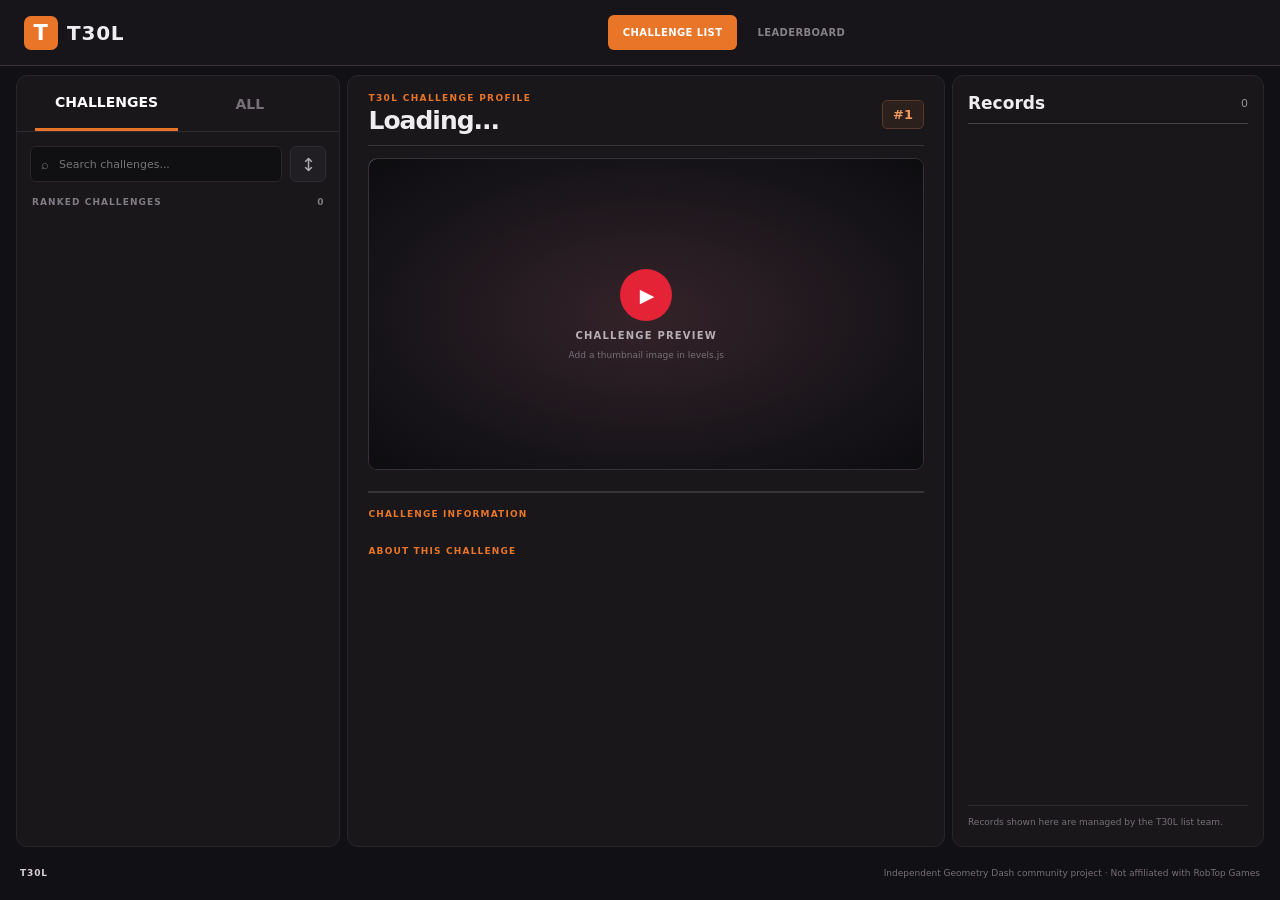
==== commit e996b71d: "Update index.html" ====
--- a/index.html
+++ b/index.html
@@ -16,10 +16,7 @@
     <nav class="main-nav" aria-label="Main navigation">
       <a class="selected" href="#list">CHALLENGE LIST</a>
       <a href="#leaderboard" data-inert>LEADERBOARD</a>
-      <a href="#packs" data-inert>PACKS</a>
-      <a href="#submit" data-inert>SUBMIT A RECORD</a>
     </nav>
-    <a class="login-link" href="#login" data-inert>LOGIN</a>
     <button class="mobile-menu" id="mobile-menu" aria-label="Toggle challenge list">☰</button>
   </header>
 
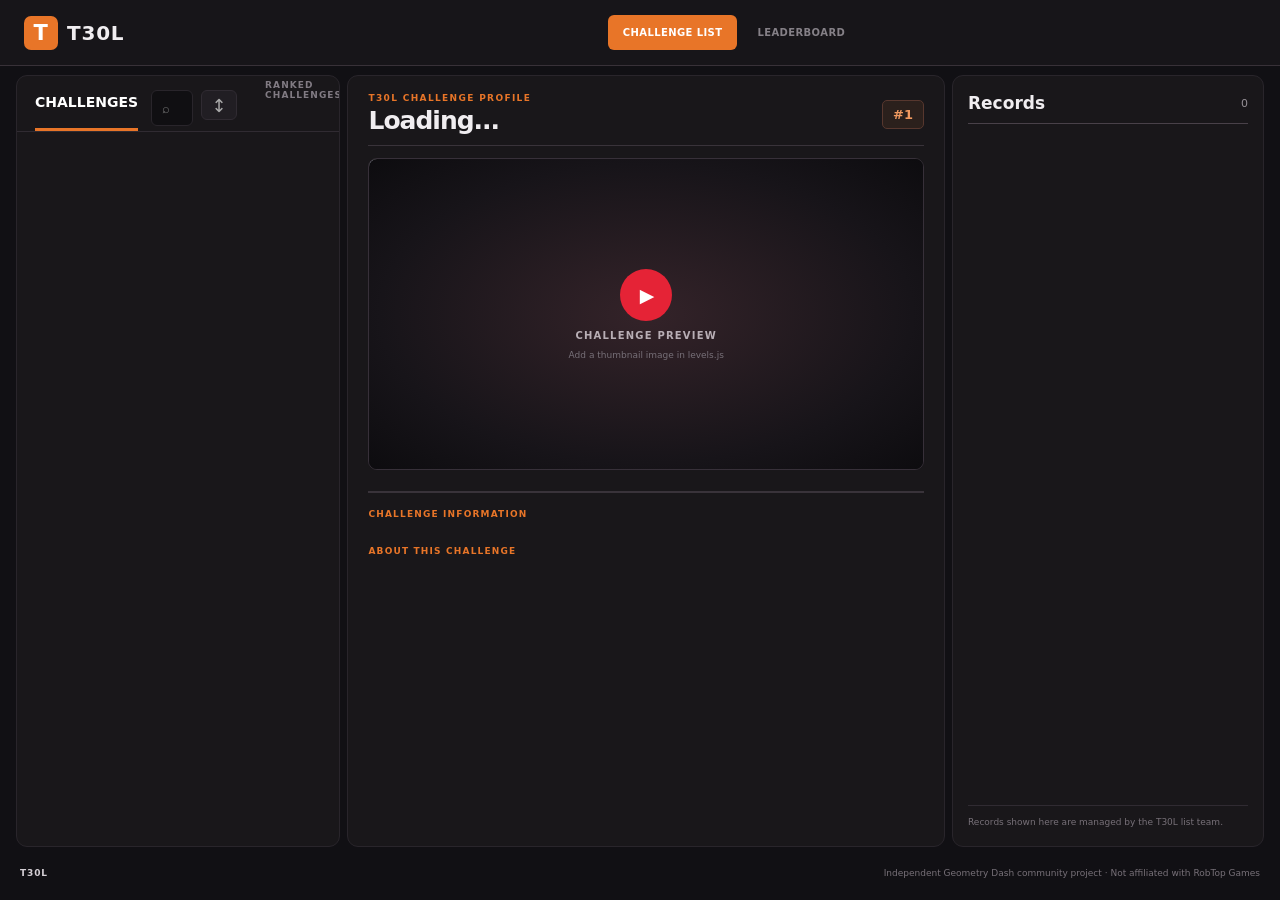
==== commit 84dab5ef: "Update index.html" ====
--- a/index.html
+++ b/index.html
@@ -22,7 +22,7 @@
 
   <main class="dashboard" id="list">
     <aside class="panel list-panel" id="list-panel">
-      <div class="panel-tabs"><span class="tab active">CHALLENGES</span><span class="tab muted-tab">ALL</span></div>
+      <div class="panel-tabs"><span class="tab active">CHALLENGES</span>
       <div class="list-tools">
         <label class="search-box"><span>⌕</span><input id="search" type="search" placeholder="Search challenges..." autocomplete="off"></label>
         <button class="icon-button" id="sort-button" title="Toggle sorting" aria-label="Toggle sorting">↕</button>
